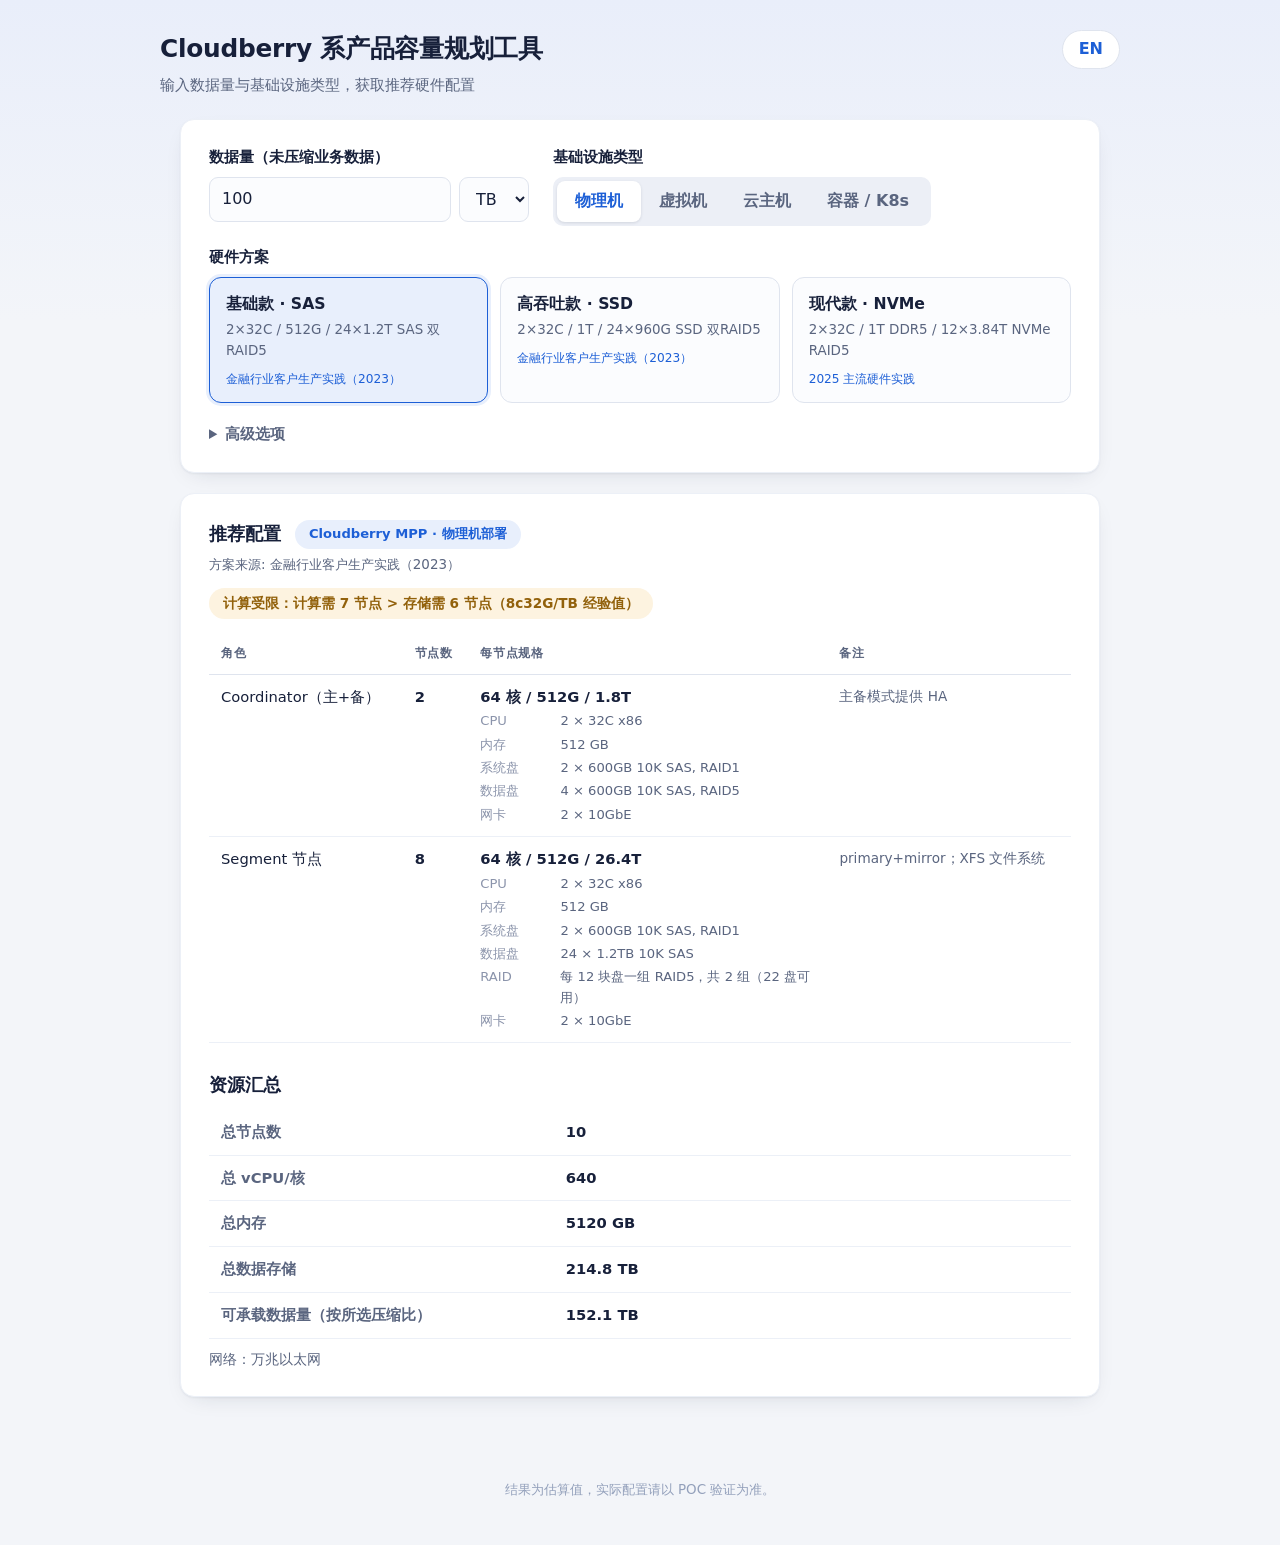
==== index.html @ a8f9319c "feat: rebrand to Cloudberry Family (vendor-neutral naming) Tool: Cloudberry 系产品容量规划工具 / Cloudberry F" ====
<!DOCTYPE html>
<html lang="zh">
<head>
<meta charset="utf-8">
<meta name="viewport" content="width=device-width, initial-scale=1">
<title>Cloudberry Family Sizing Calculator</title>
<link rel="stylesheet" href="css/style.css">
</head>
<body>
<header class="site-header">
  <div class="header-inner">
    <div>
      <h1 data-i18n="title"></h1>
      <p class="subtitle" data-i18n="subtitle"></p>
    </div>
    <button id="lang-toggle" type="button">EN</button>
  </div>
</header>
<main>
  <section class="card">
    <div class="field-grid">
      <div>
        <label for="data-size" data-i18n="input.datasize"></label>
        <div class="row">
          <input id="data-size" type="number" min="0" step="any" value="100">
          <select id="data-unit">
            <option value="GB">GB</option>
            <option value="TB" selected>TB</option>
            <option value="PB">PB</option>
          </select>
        </div>
      </div>
      <div>
        <label data-i18n="input.infra"></label>
        <div class="tabs" id="infra-tabs">
          <button type="button" data-infra="physical" class="active" data-i18n="infra.physical"></button>
          <button type="button" data-infra="vm" data-i18n="infra.vm"></button>
          <button type="button" data-infra="cloud" data-i18n="infra.cloud"></button>
          <button type="button" data-infra="container" data-i18n="infra.container"></button>
        </div>
      </div>
    </div>

    <div class="adv" data-for="physical">
      <label data-i18n="preset.title"></label>
      <div class="preset-cards" id="preset-cards"></div>
    </div>

    <div class="adv" data-for="vm">
      <label for="vm-profile" data-i18n="vmprofile.title"></label>
      <select id="vm-profile"></select>
      <p id="vm-profile-hint" class="hint"></p>
    </div>

    <div class="adv" data-for="cloud">
      <label for="cloud-scheme" data-i18n="scheme.title"></label>
      <select id="cloud-scheme"></select>
    </div>

    <div class="adv" data-for="container">
      <label for="ent-tier" data-i18n="adv.enttier"></label>
      <select id="ent-tier"></select>
    </div>

    <details id="advanced" class="adv" data-for="physical vm cloud">
      <summary data-i18n="advanced"></summary>
      <div class="adv-grid">
        <label>
          <span data-i18n="adv.compression"></span>
          <input id="compression" type="number" min="1" step="0.5" value="2">
        </label>
      </div>
    </details>
    <p id="input-error" class="warn" hidden data-i18n="err.invalid"></p>
  </section>

  <section class="card" id="result-card" hidden>
    <div class="result-head">
      <h2 data-i18n="result.title"></h2>
      <span id="product-line" class="product-chip"></span>
    </div>
    <p id="source-line" class="source-line" hidden></p>
    <p id="binding-badge" class="badge" hidden></p>
    <p id="huge-warning" class="warn" hidden data-i18n="warn.huge"></p>
    <div class="table-wrap">
      <table id="role-table">
        <thead><tr>
          <th data-i18n="col.role"></th><th data-i18n="col.count"></th>
          <th data-i18n="col.spec"></th><th data-i18n="col.note"></th>
        </tr></thead>
        <tbody></tbody>
      </table>
    </div>
    <h2 data-i18n="summary.title"></h2>
    <table id="summary-table" class="summary"><tbody></tbody></table>
    <p id="network-line" class="meta-line"></p>
  </section>
</main>
<footer><p data-i18n="disclaimer"></p></footer>
<script type="module" src="js/app.js"></script>
</body>
</html>
---- css/style.css ----
:root {
  --bg: #f3f5f9;
  --card: #ffffff;
  --fg: #17203a;
  --fg-soft: #5a657f;
  --accent: #1d5fd6;
  --accent-soft: #e8effc;
  --amber: #92610b;
  --amber-soft: #fdf3e0;
  --border: #dfe4ee;
  --border-soft: #ecf0f7;
  --warn: #b45309;
  --shadow: 0 1px 2px rgba(23, 32, 58, .05), 0 8px 24px -12px rgba(23, 32, 58, .18);
  --radius: 14px;
}
* { box-sizing: border-box; }
[hidden] { display: none !important; }

body {
  margin: 0;
  font-family: system-ui, -apple-system, "Segoe UI", "PingFang SC", "Microsoft YaHei", sans-serif;
  background: linear-gradient(180deg, #e9eefa 0%, var(--bg) 320px);
  color: var(--fg);
  line-height: 1.55;
  -webkit-font-smoothing: antialiased;
}

.site-header { padding: 30px 24px 22px; }
.header-inner {
  max-width: 960px; margin: 0 auto;
  display: flex; justify-content: space-between; align-items: flex-start; gap: 16px;
}
h1 { font-size: 1.55rem; margin: 0; letter-spacing: -.01em; }
.subtitle { margin: 6px 0 0; color: var(--fg-soft); font-size: .92rem; }
#lang-toggle {
  cursor: pointer; border: 1px solid var(--border); background: var(--card);
  border-radius: 999px; padding: 6px 16px; font-weight: 600; color: var(--accent);
  transition: box-shadow .15s;
}
#lang-toggle:hover { box-shadow: var(--shadow); }

main { max-width: 960px; margin: 0 auto; padding: 0 20px 40px; }

.card {
  background: var(--card); border: 1px solid var(--border-soft);
  border-radius: var(--radius); padding: 26px 28px; margin-bottom: 20px;
  box-shadow: var(--shadow);
}

.field-grid { display: grid; grid-template-columns: minmax(220px, 320px) 1fr; gap: 24px; }
label { display: block; margin: 0 0 8px; font-weight: 600; font-size: .92rem; }
.row { display: flex; gap: 8px; }

input, select, button { font: inherit; color: inherit; }
input[type=number], select {
  padding: 9px 12px; border: 1px solid var(--border); border-radius: 9px;
  background: #fbfcfe; width: 100%;
  transition: border-color .15s, box-shadow .15s;
}
input[type=number]:focus, select:focus {
  outline: none; border-color: var(--accent); box-shadow: 0 0 0 3px var(--accent-soft);
}
.row select { width: auto; }

.tabs { display: flex; gap: 0; background: #eceff6; border-radius: 10px; padding: 4px; width: fit-content; flex-wrap: wrap; }
.tabs button {
  cursor: pointer; border: 0; background: transparent; border-radius: 8px;
  padding: 8px 18px; font-weight: 600; color: var(--fg-soft);
  transition: background .15s, color .15s;
}
.tabs button.active { background: var(--card); color: var(--accent); box-shadow: 0 1px 3px rgba(23,32,58,.12); }

.adv { margin-top: 20px; }
.preset-cards { display: grid; grid-template-columns: repeat(auto-fit, minmax(230px, 1fr)); gap: 12px; }
.preset-card {
  cursor: pointer; text-align: left; display: flex; flex-direction: column; gap: 4px;
  border: 1.5px solid var(--border); border-radius: 12px; padding: 14px 16px; background: #fbfcfe;
  transition: border-color .15s, box-shadow .15s, background .15s;
}
.preset-card:hover { border-color: var(--accent); }
.preset-card.selected { border-color: var(--accent); background: var(--accent-soft); box-shadow: 0 0 0 3px var(--accent-soft); }
.preset-name { font-weight: 700; font-size: .98rem; }
.preset-desc { color: var(--fg-soft); font-size: .84rem; }
.preset-src { color: var(--accent); font-size: .76rem; margin-top: 4px; }

.hint { color: var(--fg-soft); font-size: .85rem; margin: 8px 0 0; }
#advanced summary { cursor: pointer; font-weight: 600; font-size: .92rem; color: var(--fg-soft); }
.adv-grid { display: grid; grid-template-columns: repeat(auto-fit, minmax(200px, 260px)); gap: 12px; margin-top: 12px; }
.adv-grid label span { display: block; margin-bottom: 6px; }

.result-head { display: flex; align-items: center; gap: 14px; flex-wrap: wrap; margin-bottom: 4px; }
h2 { font-size: 1.15rem; margin: 18px 0 10px; }
.result-head h2 { margin: 0; }
.product-chip {
  background: var(--accent-soft); color: var(--accent); border-radius: 999px;
  padding: 4px 14px; font-size: .82rem; font-weight: 600;
}
.source-line { color: var(--fg-soft); font-size: .84rem; margin: 6px 0; }
.badge {
  display: inline-block; padding: 5px 14px; border-radius: 999px; font-size: .85rem;
  font-weight: 600; margin: 6px 0;
}
.badge-storage { background: var(--accent-soft); color: var(--accent); }
.badge-compute { background: var(--amber-soft); color: var(--amber); }
.warn { color: var(--warn); font-weight: 600; margin: 10px 0 0; }

.table-wrap { overflow-x: auto; }
table { width: 100%; border-collapse: collapse; margin: 8px 0 10px; }
th, td { text-align: left; padding: 11px 12px; border-bottom: 1px solid var(--border-soft); vertical-align: top; font-size: .92rem; }
thead th {
  font-size: .76rem; text-transform: uppercase; letter-spacing: .05em;
  color: var(--fg-soft); border-bottom: 1px solid var(--border);
}
tbody tr:hover { background: #f8fafd; }
td.num { font-variant-numeric: tabular-nums; font-weight: 700; }
td.note { color: var(--fg-soft); font-size: .85rem; max-width: 260px; }

.spec-inst { display: block; font-weight: 700; color: var(--accent); }
.spec-main { display: block; font-weight: 600; }
.bom-line { display: flex; gap: 8px; font-size: .82rem; color: var(--fg-soft); margin-top: 3px; }
.bom-k { flex: 0 0 5.5em; color: #8b94ab; }
.bom-v { flex: 1; }

.summary th { width: 40%; color: var(--fg-soft); font-weight: 600; }
.summary td { font-weight: 700; font-variant-numeric: tabular-nums; }
.meta-line { color: var(--fg-soft); font-size: .85rem; margin: 8px 0 0; }

footer { text-align: center; padding: 10px 16px 30px; font-size: .84rem; }
footer p { color: #93a0bb; }

@media (max-width: 680px) {
  .field-grid { grid-template-columns: 1fr; }
  .card { padding: 20px 18px; }
  .tabs { width: 100%; }
  .tabs button { flex: 1; padding: 8px 8px; }
}
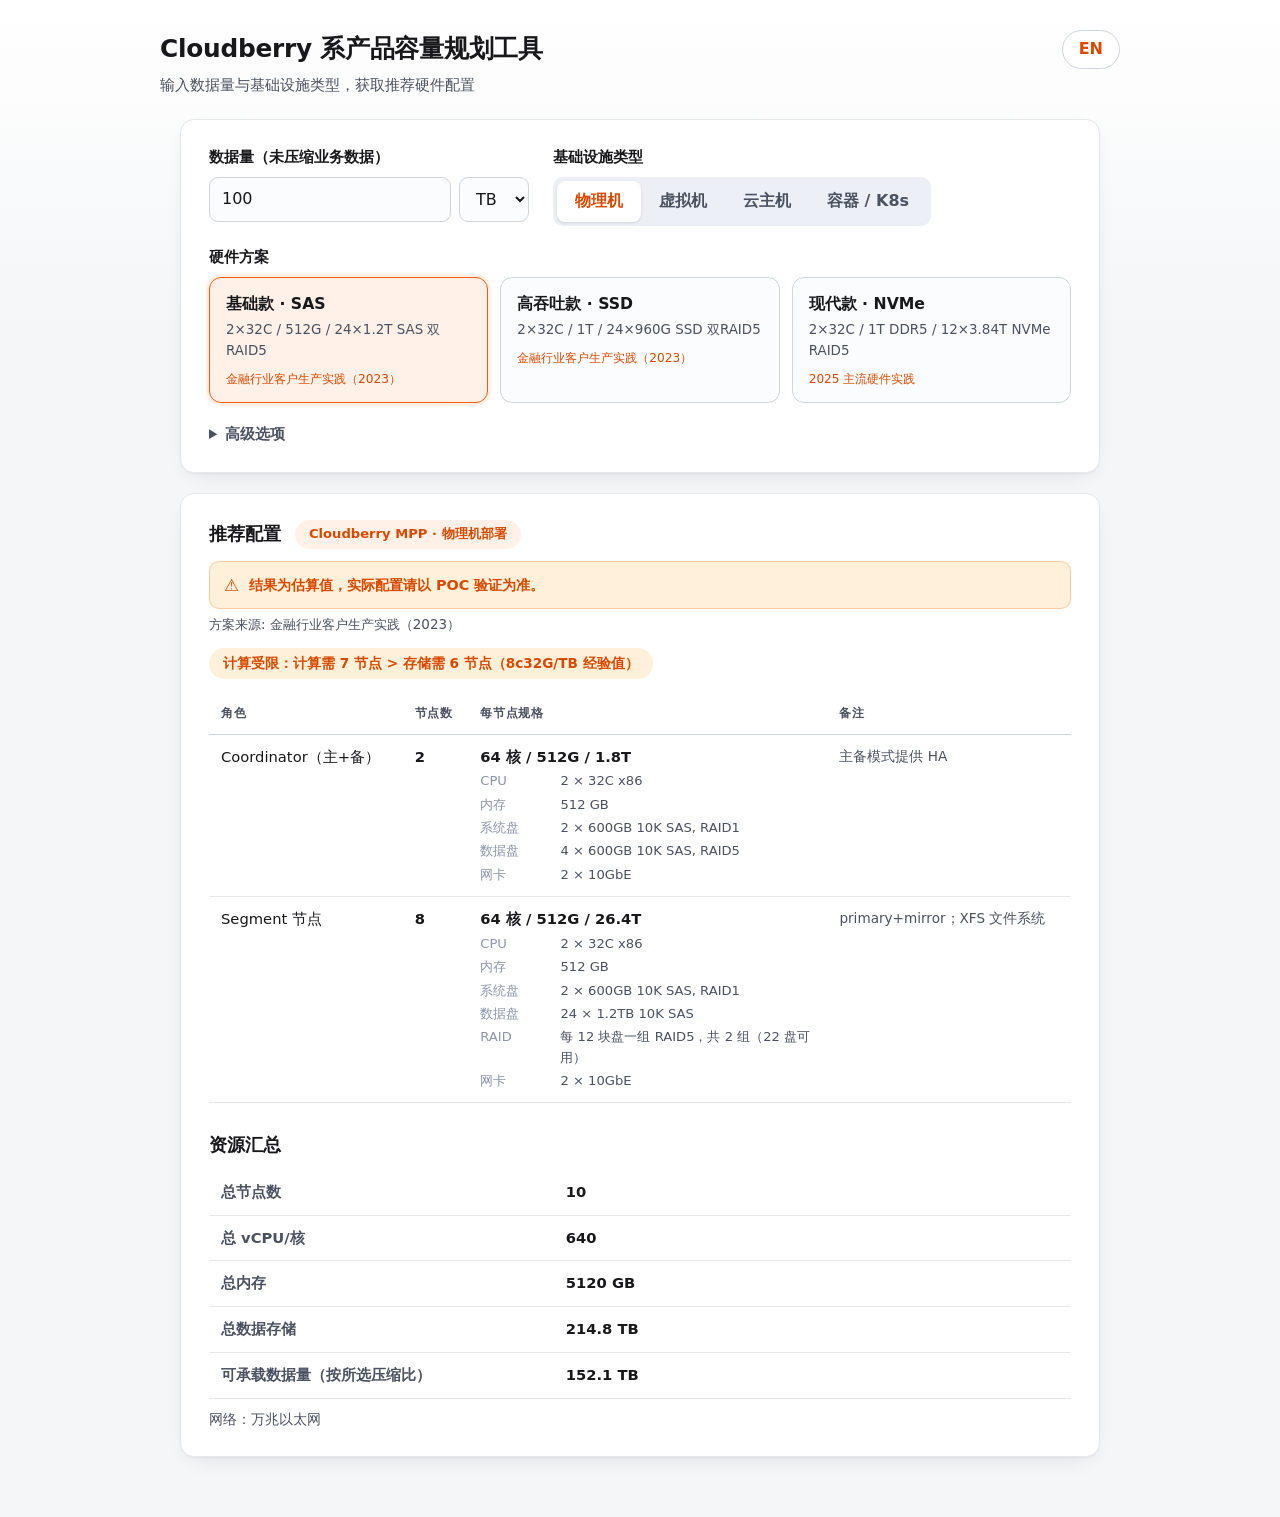
==== commit 37153681: "style: adopt cloudberry.apache.org brand palette; promote disclaimer Orange brand tokens (#ff5900 de" ====
--- a/index.html
+++ b/index.html
@@ -79,6 +79,7 @@
       <h2 data-i18n="result.title"></h2>
       <span id="product-line" class="product-chip"></span>
     </div>
+    <p class="callout" data-i18n="disclaimer"></p>
     <p id="source-line" class="source-line" hidden></p>
     <p id="binding-badge" class="badge" hidden></p>
     <p id="huge-warning" class="warn" hidden data-i18n="warn.huge"></p>
@@ -96,7 +97,6 @@
     <p id="network-line" class="meta-line"></p>
   </section>
 </main>
-<footer><p data-i18n="disclaimer"></p></footer>
 <script type="module" src="js/app.js"></script>
 </body>
 </html>
--- a/css/style.css
+++ b/css/style.css
@@ -1,16 +1,21 @@
+/* Palette matches cloudberry.apache.org brand tokens:
+   orange-deep #ff5900, orange #fea315, hover #d94a00, bg-muted #f5f6f8,
+   border #e6e8ec, text #18181b, text-muted #4a5160. */
 :root {
-  --bg: #f3f5f9;
+  --bg: #f5f6f8;
   --card: #ffffff;
-  --fg: #17203a;
-  --fg-soft: #5a657f;
-  --accent: #1d5fd6;
-  --accent-soft: #e8effc;
-  --amber: #92610b;
-  --amber-soft: #fdf3e0;
-  --border: #dfe4ee;
-  --border-soft: #ecf0f7;
+  --fg: #18181b;
+  --fg-soft: #4a5160;
+  --accent: #ff5900;
+  --accent-text: #d94a00;
+  --accent-soft: #fff1e8;
+  --orange-soft: rgba(254, 163, 21, .16);
+  --neutral-text: #4a5160;
+  --neutral-soft: #eef0f3;
+  --border: #d0d4dc;
+  --border-soft: #e6e8ec;
   --warn: #b45309;
-  --shadow: 0 1px 2px rgba(23, 32, 58, .05), 0 8px 24px -12px rgba(23, 32, 58, .18);
+  --shadow: 0 1px 2px rgba(24, 24, 27, .05), 0 8px 24px -12px rgba(24, 24, 27, .16);
   --radius: 14px;
 }
 * { box-sizing: border-box; }
@@ -19,7 +24,7 @@
 body {
   margin: 0;
   font-family: system-ui, -apple-system, "Segoe UI", "PingFang SC", "Microsoft YaHei", sans-serif;
-  background: linear-gradient(180deg, #e9eefa 0%, var(--bg) 320px);
+  background: linear-gradient(180deg, #ffffff 0%, var(--bg) 320px);
   color: var(--fg);
   line-height: 1.55;
   -webkit-font-smoothing: antialiased;
@@ -34,7 +39,7 @@
 .subtitle { margin: 6px 0 0; color: var(--fg-soft); font-size: .92rem; }
 #lang-toggle {
   cursor: pointer; border: 1px solid var(--border); background: var(--card);
-  border-radius: 999px; padding: 6px 16px; font-weight: 600; color: var(--accent);
+  border-radius: 999px; padding: 6px 16px; font-weight: 600; color: var(--accent-text);
   transition: box-shadow .15s;
 }
 #lang-toggle:hover { box-shadow: var(--shadow); }
@@ -68,7 +73,7 @@
   padding: 8px 18px; font-weight: 600; color: var(--fg-soft);
   transition: background .15s, color .15s;
 }
-.tabs button.active { background: var(--card); color: var(--accent); box-shadow: 0 1px 3px rgba(23,32,58,.12); }
+.tabs button.active { background: var(--card); color: var(--accent-text); box-shadow: 0 1px 3px rgba(24,24,27,.12); }
 
 .adv { margin-top: 20px; }
 .preset-cards { display: grid; grid-template-columns: repeat(auto-fit, minmax(230px, 1fr)); gap: 12px; }
@@ -81,7 +86,7 @@
 .preset-card.selected { border-color: var(--accent); background: var(--accent-soft); box-shadow: 0 0 0 3px var(--accent-soft); }
 .preset-name { font-weight: 700; font-size: .98rem; }
 .preset-desc { color: var(--fg-soft); font-size: .84rem; }
-.preset-src { color: var(--accent); font-size: .76rem; margin-top: 4px; }
+.preset-src { color: var(--accent-text); font-size: .76rem; margin-top: 4px; }
 
 .hint { color: var(--fg-soft); font-size: .85rem; margin: 8px 0 0; }
 #advanced summary { cursor: pointer; font-weight: 600; font-size: .92rem; color: var(--fg-soft); }
@@ -92,7 +97,7 @@
 h2 { font-size: 1.15rem; margin: 18px 0 10px; }
 .result-head h2 { margin: 0; }
 .product-chip {
-  background: var(--accent-soft); color: var(--accent); border-radius: 999px;
+  background: var(--accent-soft); color: var(--accent-text); border-radius: 999px;
   padding: 4px 14px; font-size: .82rem; font-weight: 600;
 }
 .source-line { color: var(--fg-soft); font-size: .84rem; margin: 6px 0; }
@@ -100,9 +105,16 @@
   display: inline-block; padding: 5px 14px; border-radius: 999px; font-size: .85rem;
   font-weight: 600; margin: 6px 0;
 }
-.badge-storage { background: var(--accent-soft); color: var(--accent); }
-.badge-compute { background: var(--amber-soft); color: var(--amber); }
+.badge-storage { background: var(--neutral-soft); color: var(--neutral-text); }
+.badge-compute { background: var(--orange-soft); color: var(--accent-text); }
 .warn { color: var(--warn); font-weight: 600; margin: 10px 0 0; }
+.callout {
+  display: flex; align-items: center; gap: 10px;
+  background: var(--orange-soft); border: 1px solid rgba(255, 89, 0, .25);
+  border-radius: 10px; padding: 10px 14px; margin: 12px 0 4px;
+  color: var(--accent-text); font-weight: 600; font-size: .9rem;
+}
+.callout::before { content: "⚠"; font-size: 1.05rem; }
 
 .table-wrap { overflow-x: auto; }
 table { width: 100%; border-collapse: collapse; margin: 8px 0 10px; }
@@ -115,7 +127,7 @@
 td.num { font-variant-numeric: tabular-nums; font-weight: 700; }
 td.note { color: var(--fg-soft); font-size: .85rem; max-width: 260px; }
 
-.spec-inst { display: block; font-weight: 700; color: var(--accent); }
+.spec-inst { display: block; font-weight: 700; color: var(--accent-text); }
 .spec-main { display: block; font-weight: 600; }
 .bom-line { display: flex; gap: 8px; font-size: .82rem; color: var(--fg-soft); margin-top: 3px; }
 .bom-k { flex: 0 0 5.5em; color: #8b94ab; }
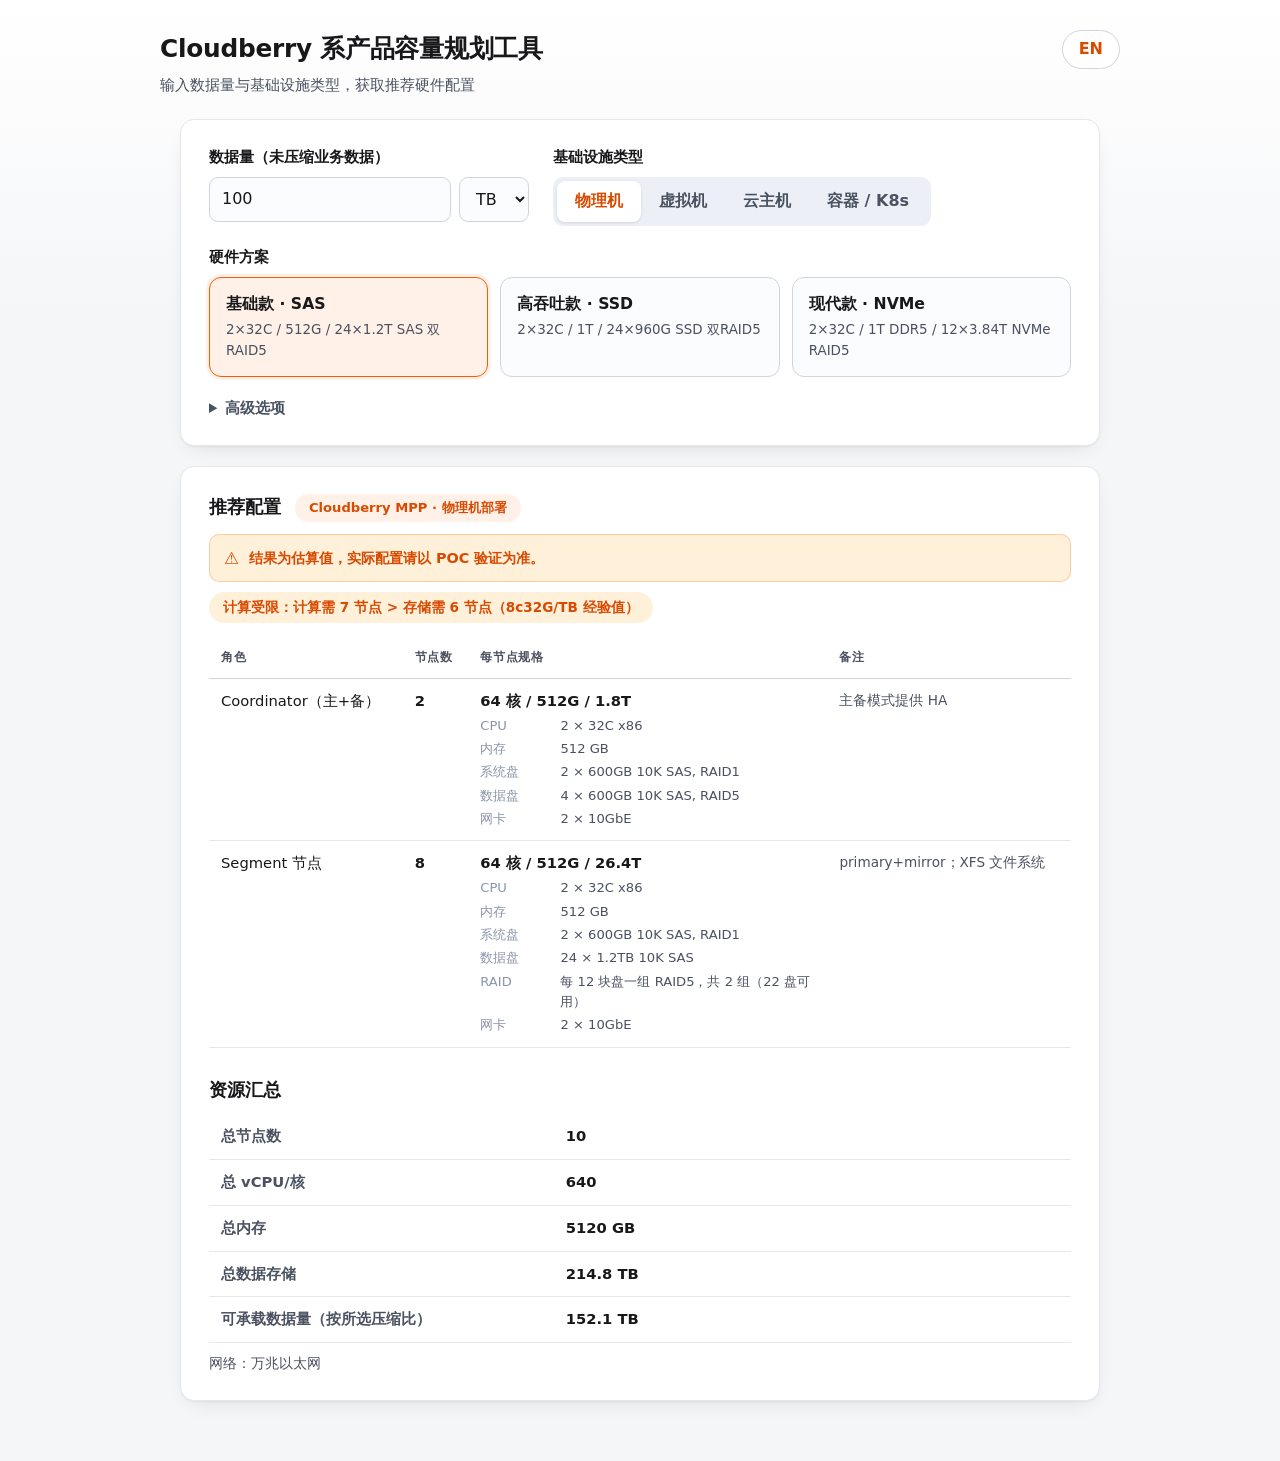
==== commit 448af79c: "fix: remove source attribution from public UI Preset cards and result page no longer name source doc" ====
--- a/index.html
+++ b/index.html
@@ -80,7 +80,6 @@
       <span id="product-line" class="product-chip"></span>
     </div>
     <p class="callout" data-i18n="disclaimer"></p>
-    <p id="source-line" class="source-line" hidden></p>
     <p id="binding-badge" class="badge" hidden></p>
     <p id="huge-warning" class="warn" hidden data-i18n="warn.huge"></p>
     <div class="table-wrap">
--- a/css/style.css
+++ b/css/style.css
@@ -86,7 +86,6 @@
 .preset-card.selected { border-color: var(--accent); background: var(--accent-soft); box-shadow: 0 0 0 3px var(--accent-soft); }
 .preset-name { font-weight: 700; font-size: .98rem; }
 .preset-desc { color: var(--fg-soft); font-size: .84rem; }
-.preset-src { color: var(--accent-text); font-size: .76rem; margin-top: 4px; }
 
 .hint { color: var(--fg-soft); font-size: .85rem; margin: 8px 0 0; }
 #advanced summary { cursor: pointer; font-weight: 600; font-size: .92rem; color: var(--fg-soft); }
@@ -100,7 +99,6 @@
   background: var(--accent-soft); color: var(--accent-text); border-radius: 999px;
   padding: 4px 14px; font-size: .82rem; font-weight: 600;
 }
-.source-line { color: var(--fg-soft); font-size: .84rem; margin: 6px 0; }
 .badge {
   display: inline-block; padding: 5px 14px; border-radius: 999px; font-size: .85rem;
   font-weight: 600; margin: 6px 0;
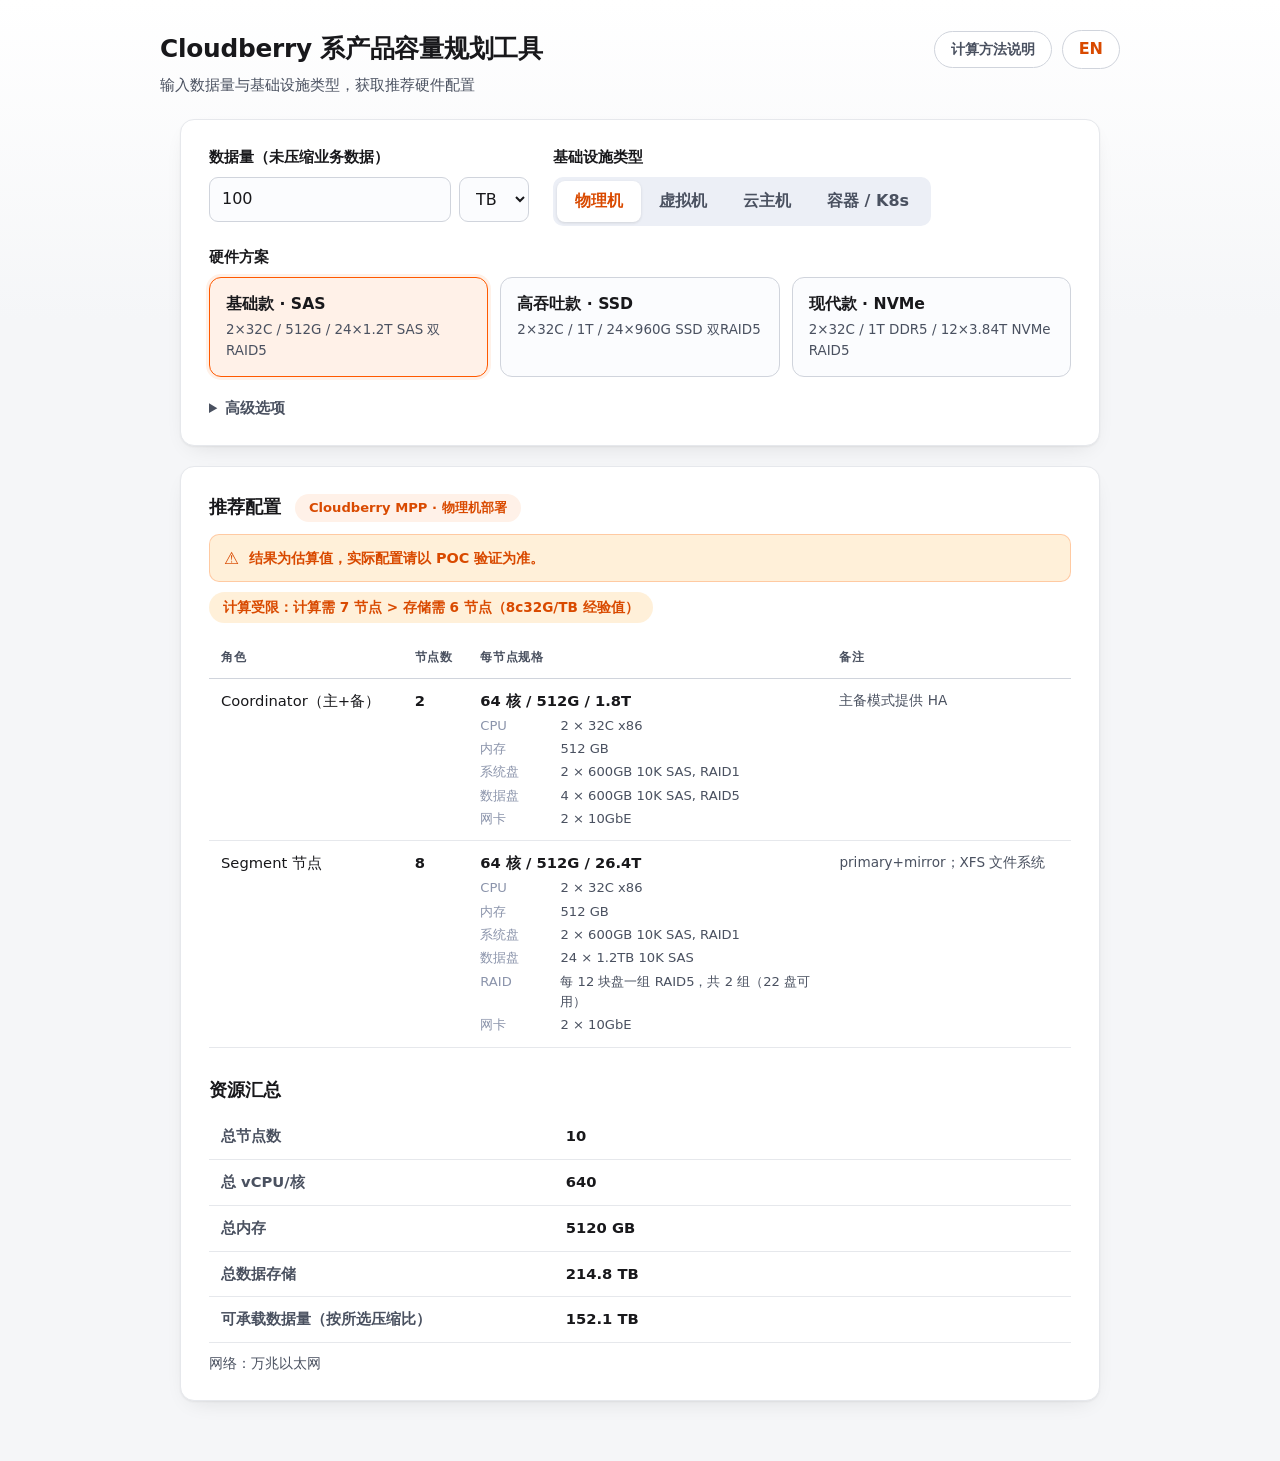
==== commit 48d8db4d: "feat: methodology doc page + concurrency option for MPP paths methodology.html explains inputs, comp" ====
--- a/index.html
+++ b/index.html
@@ -13,7 +13,10 @@
       <h1 data-i18n="title"></h1>
       <p class="subtitle" data-i18n="subtitle"></p>
     </div>
-    <button id="lang-toggle" type="button">EN</button>
+    <div class="header-actions">
+      <a href="methodology.html" class="nav-link" data-i18n="nav.method"></a>
+      <button id="lang-toggle" type="button">EN</button>
+    </div>
   </div>
 </header>
 <main>
@@ -69,6 +72,10 @@
           <span data-i18n="adv.compression"></span>
           <input id="compression" type="number" min="1" step="0.5" value="2">
         </label>
+        <label>
+          <span data-i18n="adv.concurrency"></span>
+          <select id="concurrency"></select>
+        </label>
       </div>
     </details>
     <p id="input-error" class="warn" hidden data-i18n="err.invalid"></p>
--- a/css/style.css
+++ b/css/style.css
@@ -37,6 +37,13 @@
 }
 h1 { font-size: 1.55rem; margin: 0; letter-spacing: -.01em; }
 .subtitle { margin: 6px 0 0; color: var(--fg-soft); font-size: .92rem; }
+.header-actions { display: flex; align-items: center; gap: 10px; }
+.nav-link {
+  border: 1px solid var(--border); background: var(--card); border-radius: 999px;
+  padding: 6px 16px; font-weight: 600; color: var(--fg-soft); text-decoration: none;
+  font-size: .9rem; transition: box-shadow .15s, color .15s;
+}
+.nav-link:hover { box-shadow: var(--shadow); color: var(--accent-text); }
 #lang-toggle {
   cursor: pointer; border: 1px solid var(--border); background: var(--card);
   border-radius: 999px; padding: 6px 16px; font-weight: 600; color: var(--accent-text);
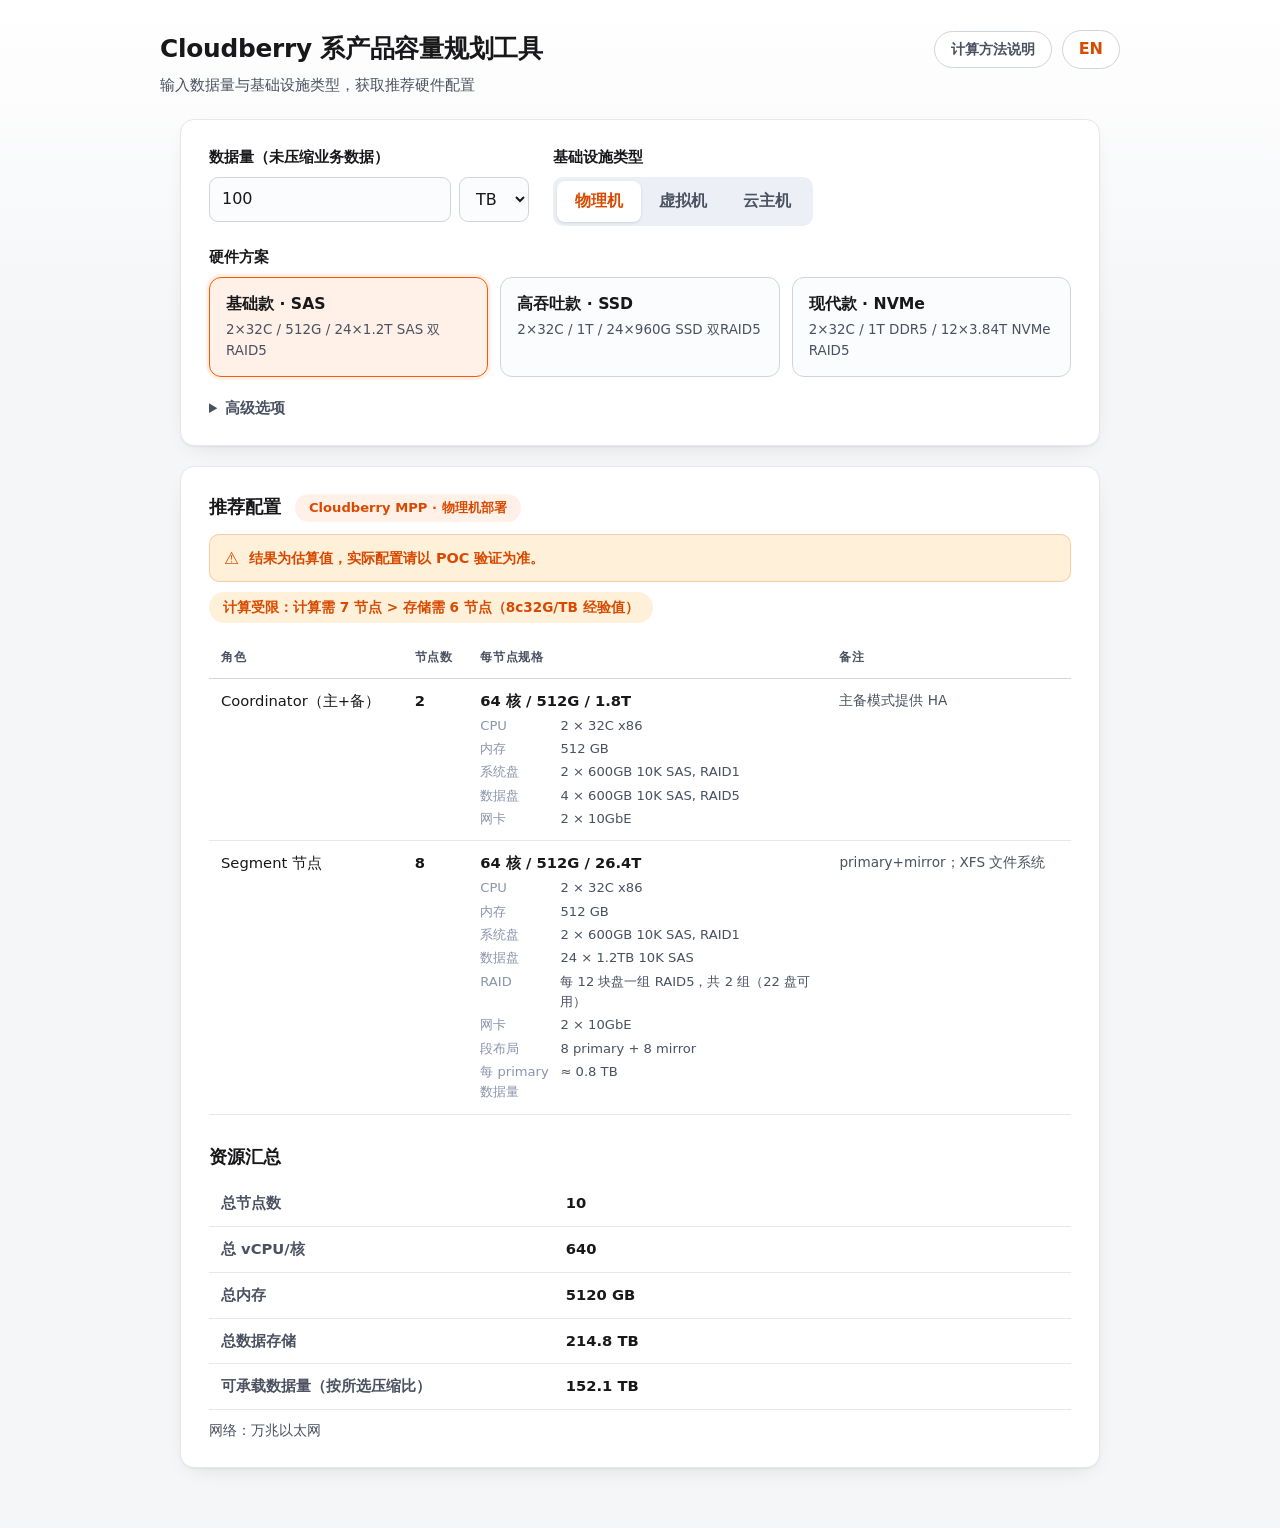
==== commit 48ffb7a7: "feat: hide compute-storage-separation edition behind advanced opt-in The container/K8s form factor i" ====
--- a/index.html
+++ b/index.html
@@ -39,7 +39,7 @@
           <button type="button" data-infra="physical" class="active" data-i18n="infra.physical"></button>
           <button type="button" data-infra="vm" data-i18n="infra.vm"></button>
           <button type="button" data-infra="cloud" data-i18n="infra.cloud"></button>
-          <button type="button" data-infra="container" data-i18n="infra.container"></button>
+          <button type="button" data-infra="container" data-i18n="infra.container" hidden></button>
         </div>
       </div>
     </div>
@@ -65,18 +65,23 @@
       <select id="ent-tier"></select>
     </div>
 
-    <details id="advanced" class="adv" data-for="physical vm cloud">
+    <details id="advanced" class="adv" data-for="physical vm cloud container">
       <summary data-i18n="advanced"></summary>
       <div class="adv-grid">
-        <label>
+        <label class="lightning-only">
           <span data-i18n="adv.compression"></span>
           <input id="compression" type="number" min="1" step="0.5" value="2">
         </label>
-        <label>
+        <label class="lightning-only">
           <span data-i18n="adv.concurrency"></span>
           <select id="concurrency"></select>
         </label>
       </div>
+      <label class="check-row">
+        <input id="enable-css" type="checkbox">
+        <span data-i18n="adv.enablecss"></span>
+      </label>
+      <p class="hint" data-i18n="adv.enablecss.hint"></p>
     </details>
     <p id="input-error" class="warn" hidden data-i18n="err.invalid"></p>
   </section>
--- a/css/style.css
+++ b/css/style.css
@@ -95,6 +95,8 @@
 .preset-desc { color: var(--fg-soft); font-size: .84rem; }
 
 .hint { color: var(--fg-soft); font-size: .85rem; margin: 8px 0 0; }
+.check-row { display: flex; align-items: center; gap: 8px; margin-top: 16px; font-weight: 600; font-size: .92rem; }
+.check-row input { width: 16px; height: 16px; accent-color: var(--accent); }
 #advanced summary { cursor: pointer; font-weight: 600; font-size: .92rem; color: var(--fg-soft); }
 .adv-grid { display: grid; grid-template-columns: repeat(auto-fit, minmax(200px, 260px)); gap: 12px; margin-top: 12px; }
 .adv-grid label span { display: block; margin-bottom: 6px; }
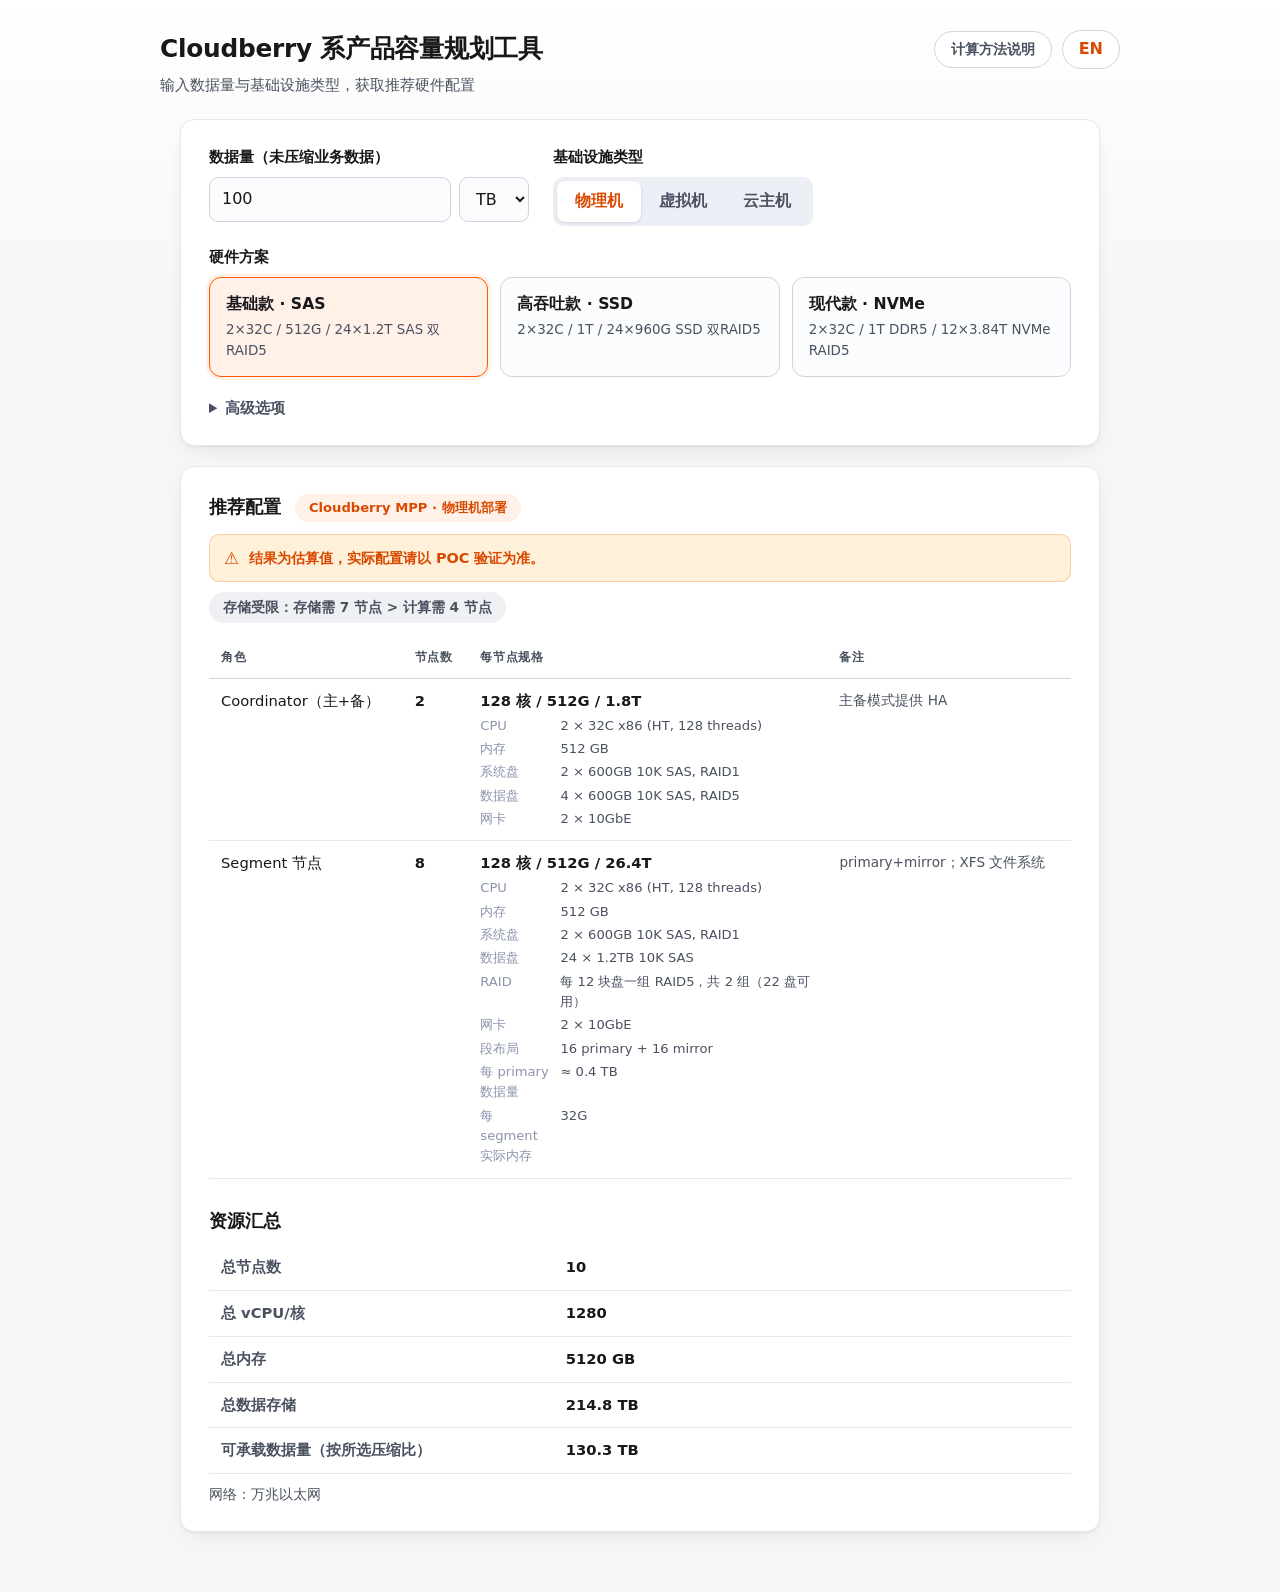
==== commit 1f329eae: "feat: mirrorless deployments where the storage layer is redundant Sizing targets normal operation on" ====
--- a/index.html
+++ b/index.html
@@ -53,16 +53,16 @@
       <label for="vm-profile" data-i18n="vmprofile.title"></label>
       <select id="vm-profile"></select>
       <p id="vm-profile-hint" class="hint"></p>
+      <label class="check-row">
+        <input id="vm-distributed" type="checkbox">
+        <span data-i18n="adv.distributed"></span>
+      </label>
+      <p class="hint" data-i18n="adv.distributed.hint"></p>
     </div>
 
     <div class="adv" data-for="cloud">
       <label for="cloud-scheme" data-i18n="scheme.title"></label>
       <select id="cloud-scheme"></select>
-    </div>
-
-    <div class="adv" data-for="container">
-      <label for="ent-tier" data-i18n="adv.enttier"></label>
-      <select id="ent-tier"></select>
     </div>
 
     <details id="advanced" class="adv" data-for="physical vm cloud container">
@@ -72,7 +72,7 @@
           <span data-i18n="adv.compression"></span>
           <input id="compression" type="number" min="1" step="0.5" value="2">
         </label>
-        <label class="lightning-only">
+        <label>
           <span data-i18n="adv.concurrency"></span>
           <select id="concurrency"></select>
         </label>
